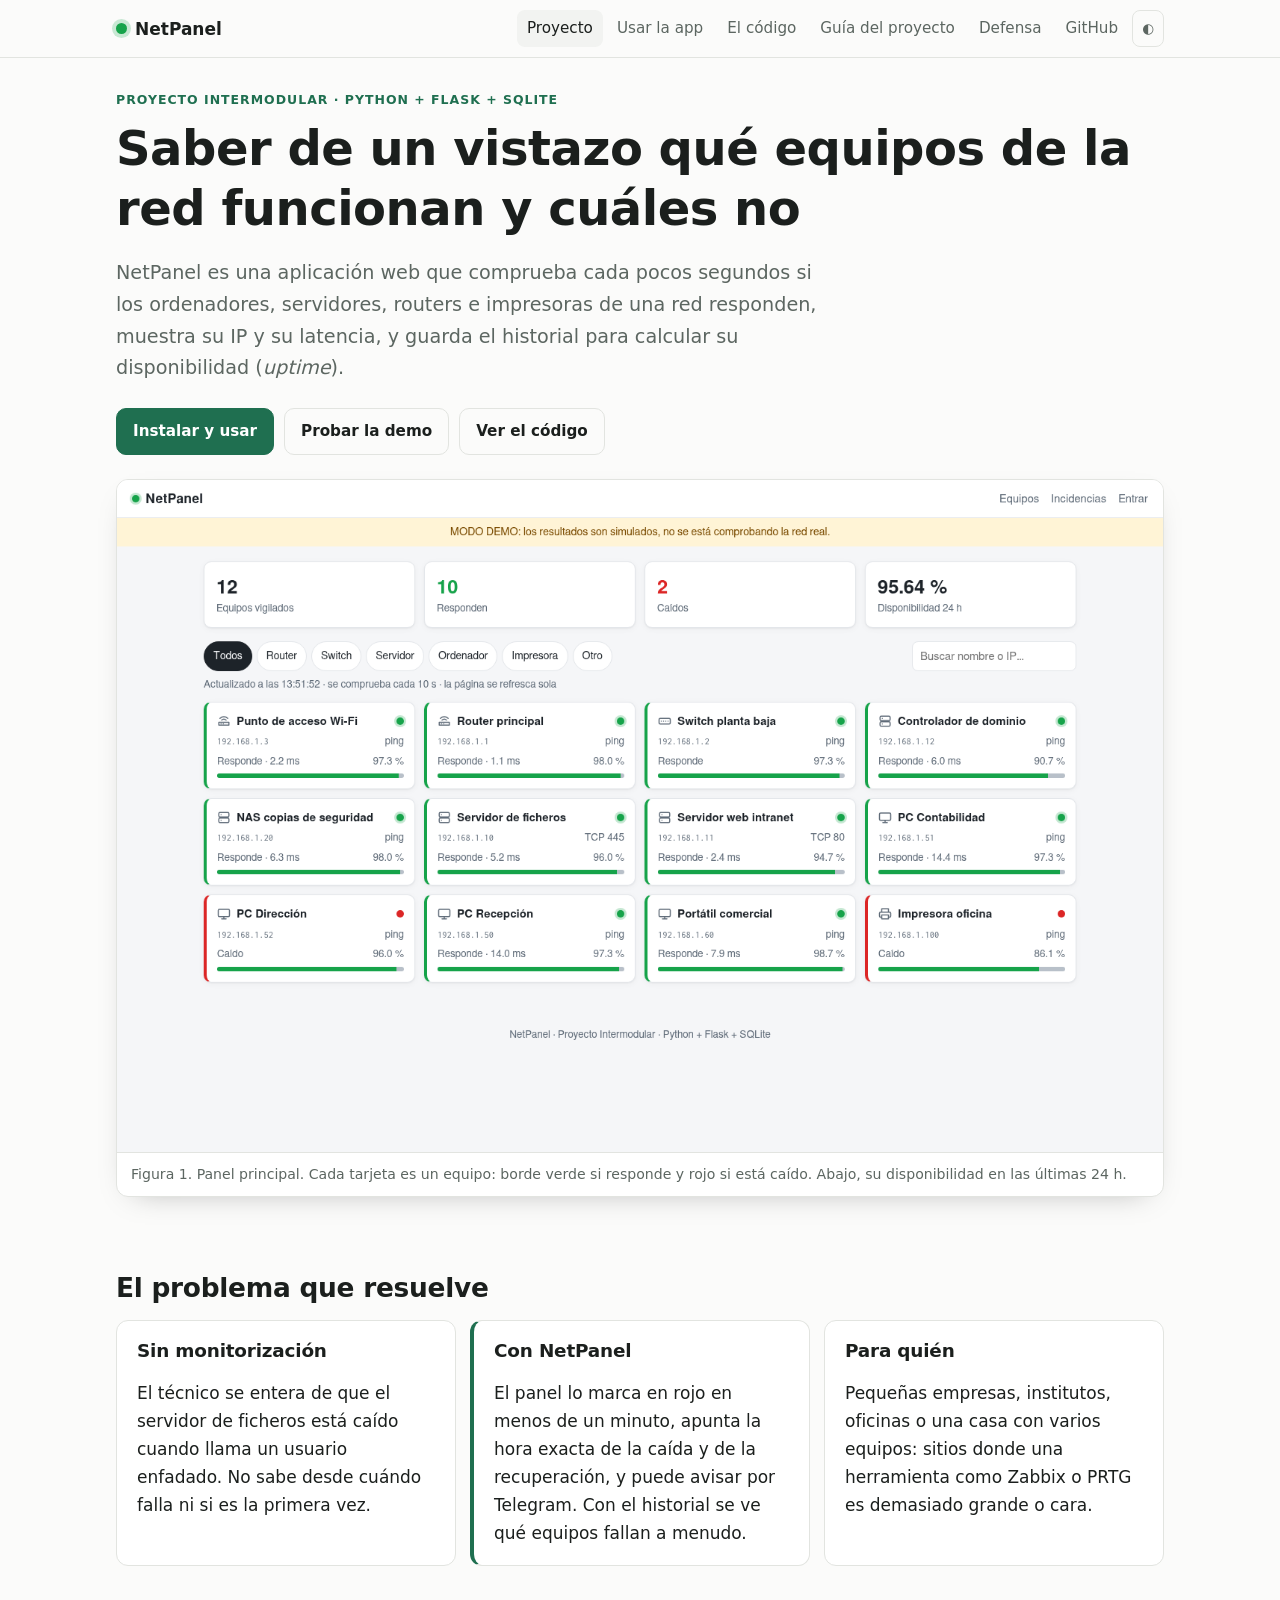
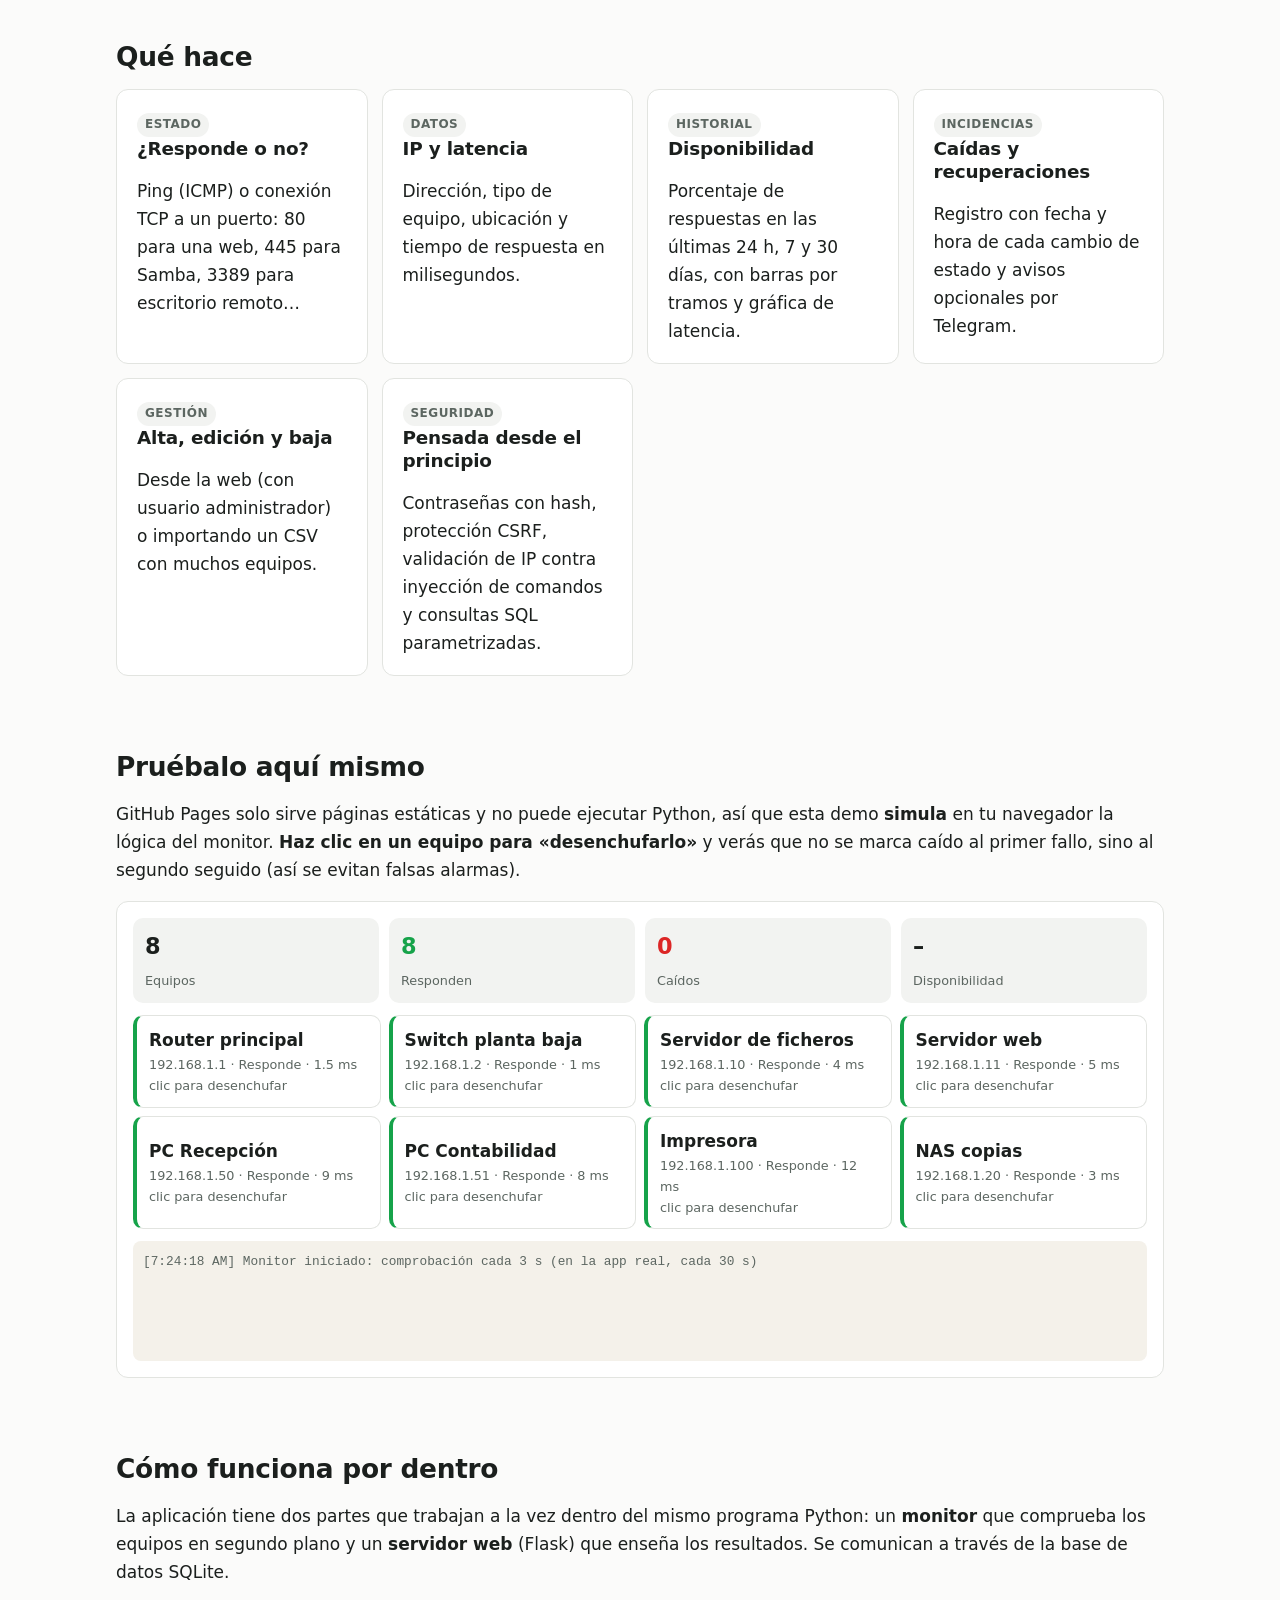
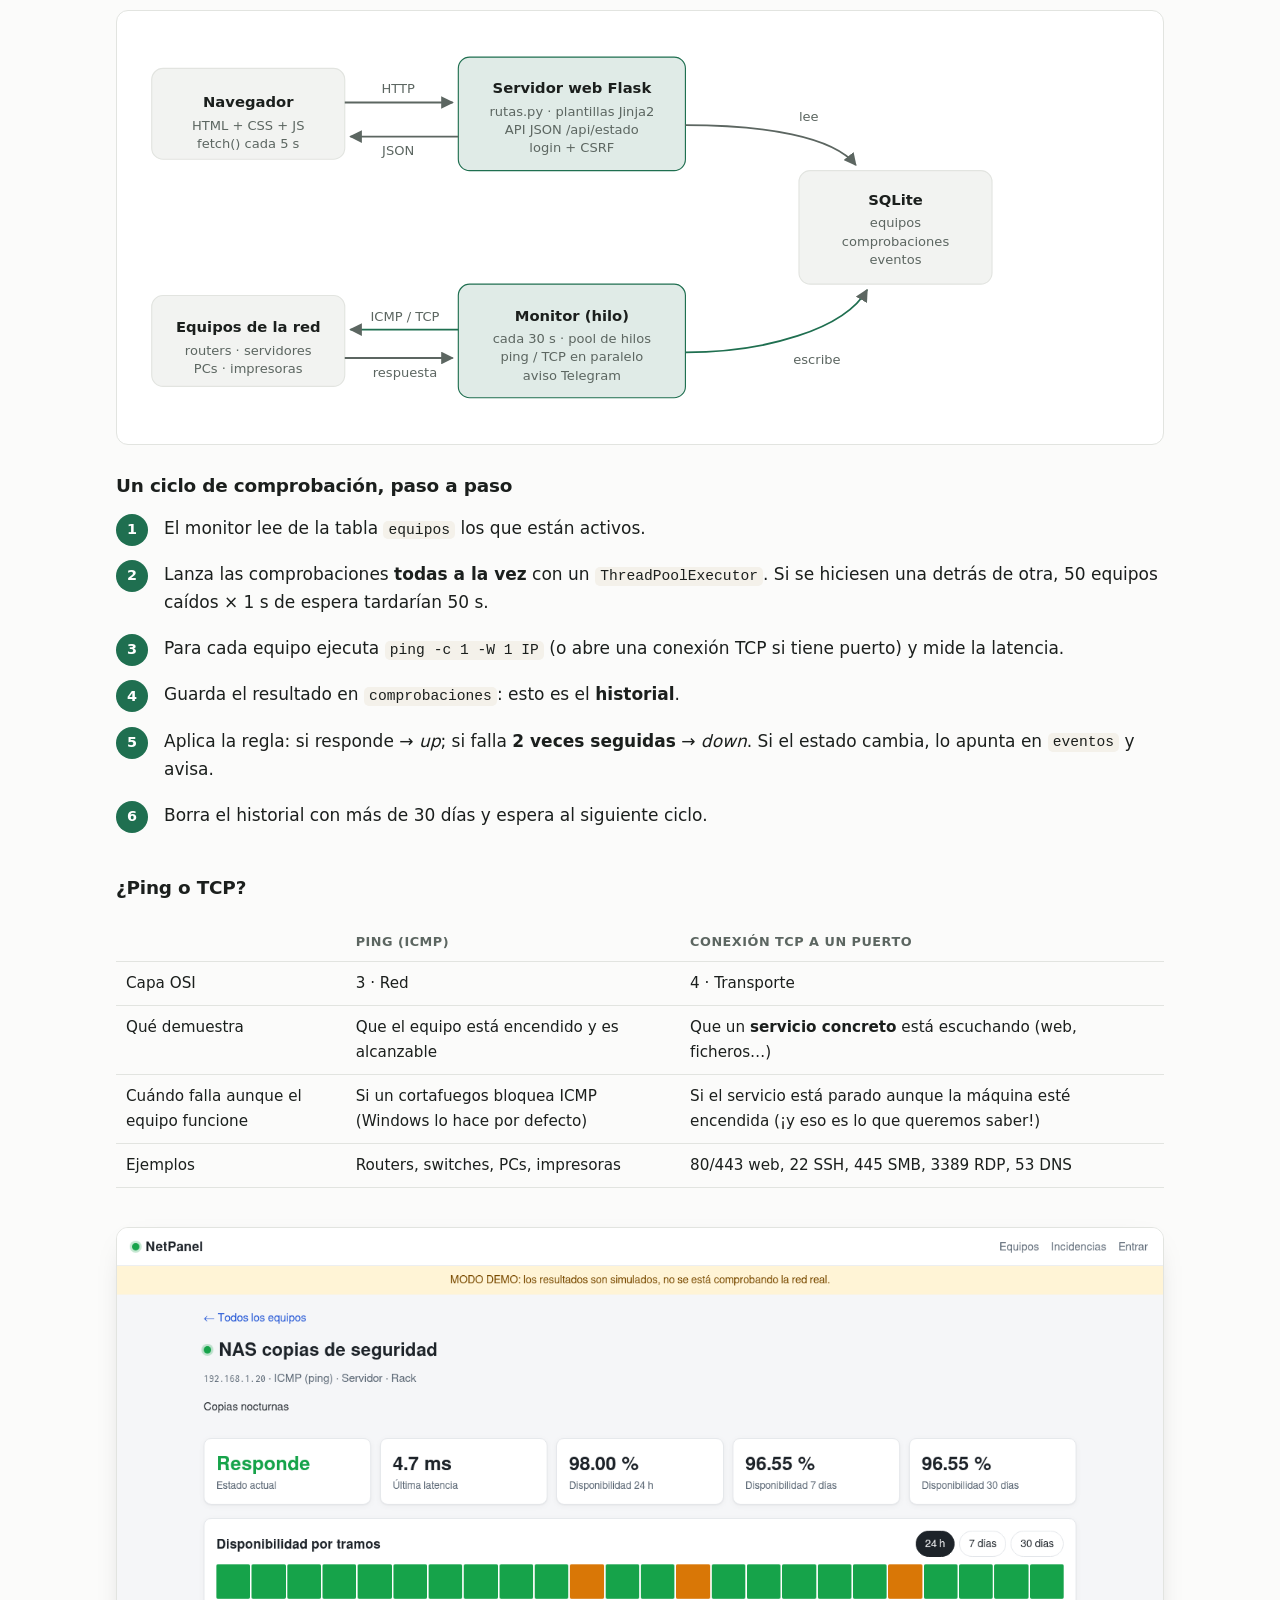
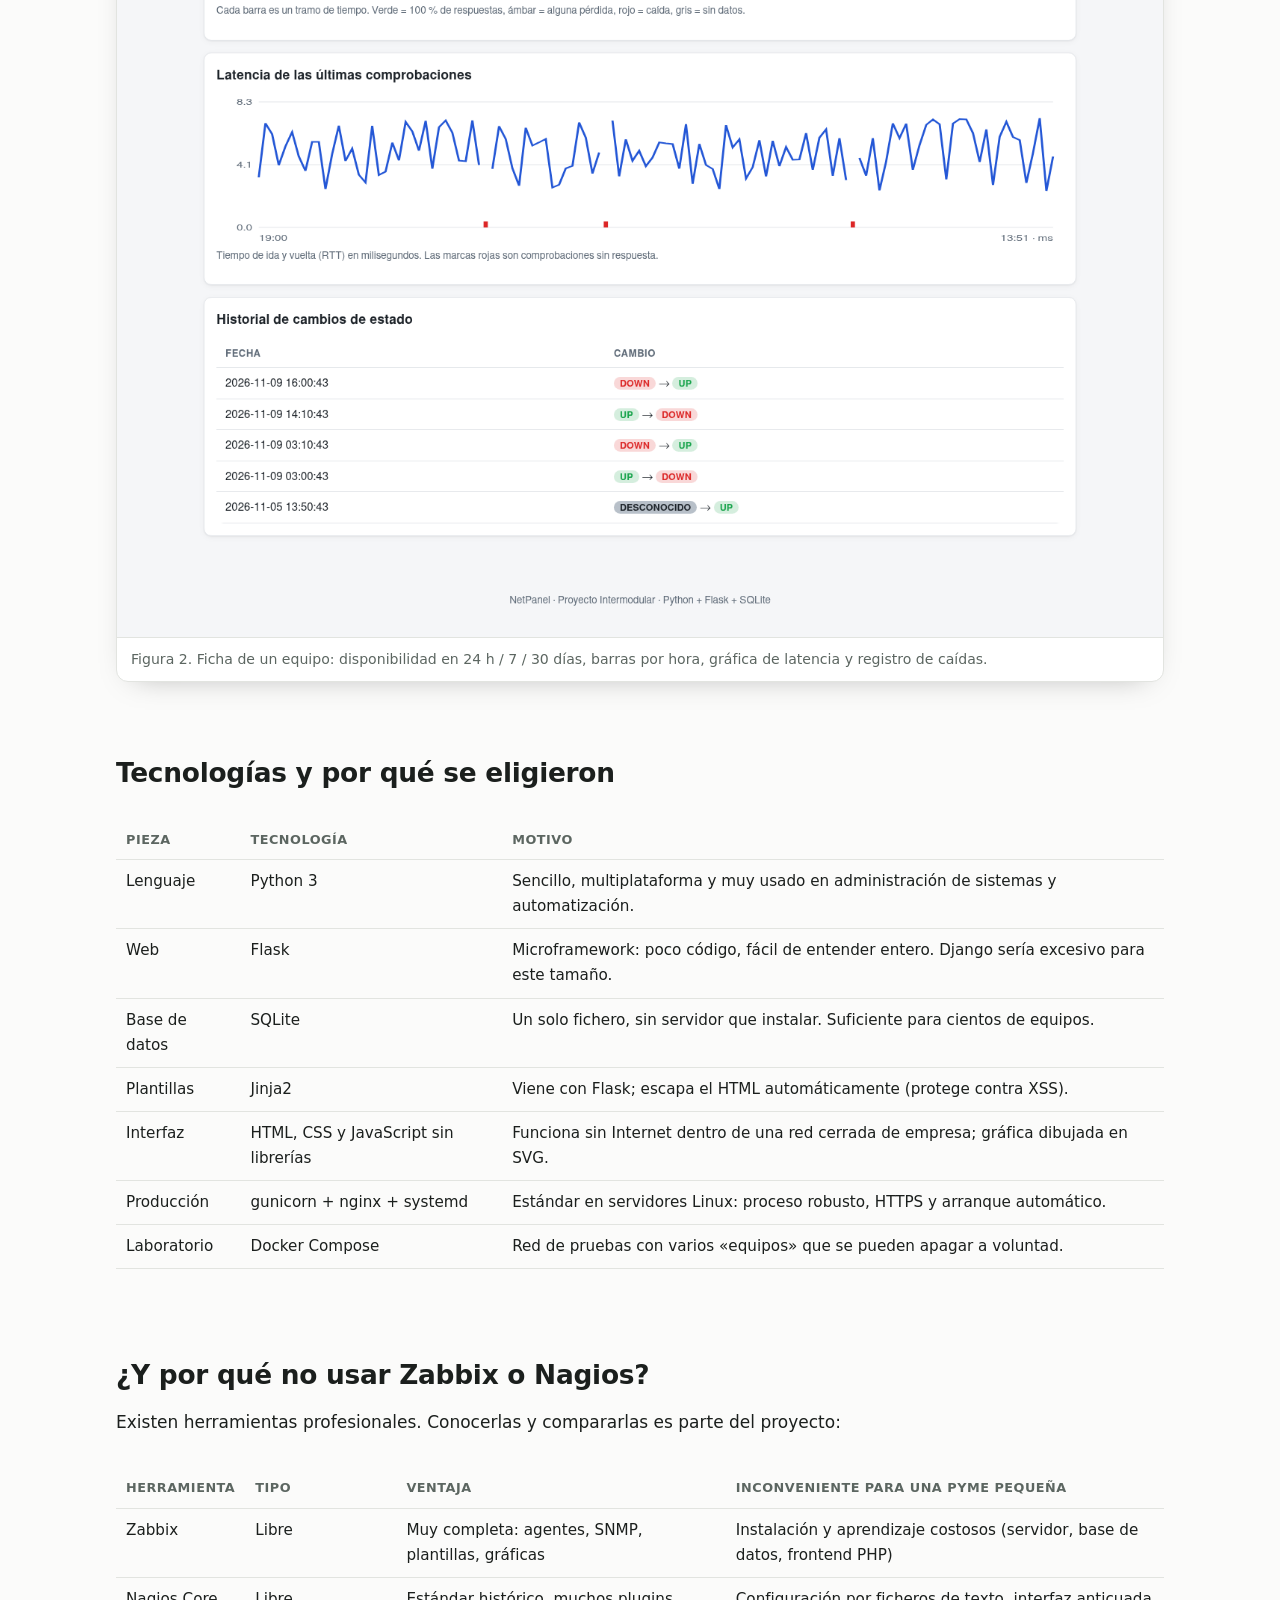
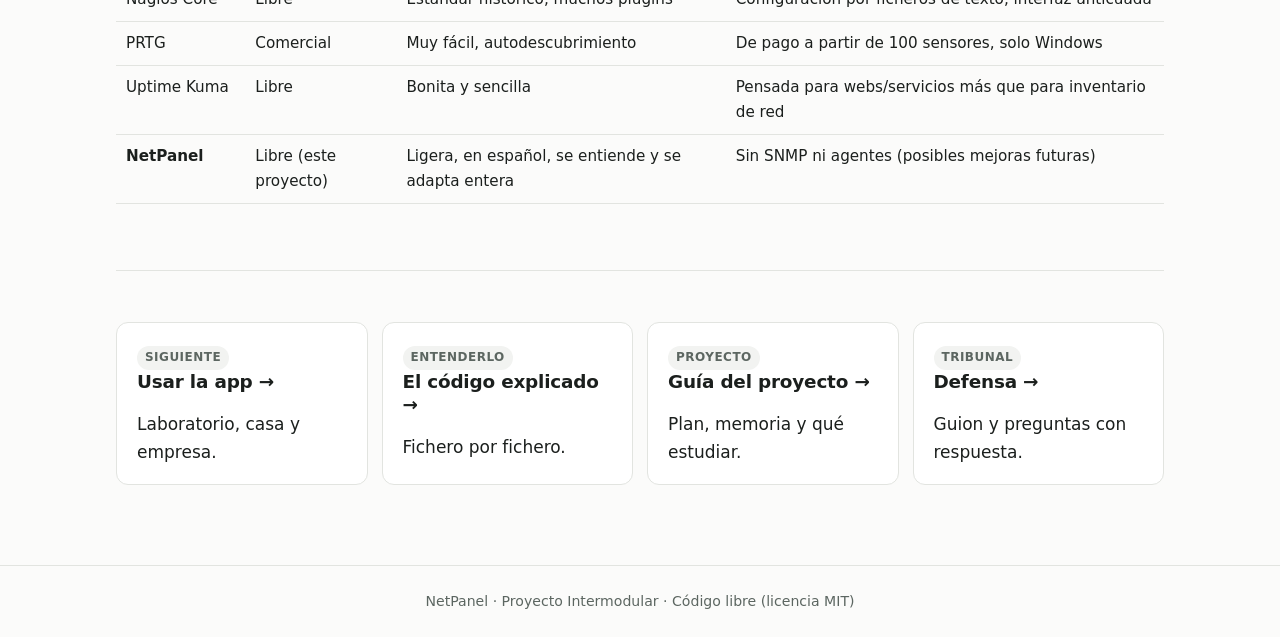
==== docs/index.html @ 681b46f6 "NetPanel: panel web de monitorización de equipos de red Aplicación Flask + SQLite con monitor ICMP/T" ====
<!doctype html>
<html lang="es">
<head>
<meta charset="utf-8">
<meta name="viewport" content="width=device-width, initial-scale=1">
<title>NetPanel · Panel de monitorización</title>
<meta name="description" content="Panel web en Python + Flask que vigila ordenadores, servidores y routers de una red: si responden, su IP y su historial de disponibilidad.">
<link rel="stylesheet" href="assets/site.css">
<link rel="icon" href="data:image/svg+xml,<svg xmlns='http://www.w3.org/2000/svg' viewBox='0 0 16 16'><circle cx='8' cy='8' r='6' fill='%2316a34a'/></svg>">
</head>
<body>
<header class="cab"><div class="cab-dentro">
  <a class="logo" href="index.html"><i></i> NetPanel</a>
  <nav>
    <a class="activa" href="index.html">Proyecto</a>
    <a href="uso.html">Usar la app</a>
    <a href="codigo.html">El código</a>
    <a href="tfg.html">Guía del proyecto</a>
    <a href="defensa.html">Defensa</a>
    <a href="https://github.com/melvinfranco99/panel-monitorizacion-equipos">GitHub</a>
    <button class="tema" aria-label="Cambiar tema">◐</button>
  </nav>
</div></header>

<main class="contenido">
  <p class="eyebrow">Proyecto Intermodular · Python + Flask + SQLite</p>
  <h1>Saber de un vistazo qué equipos de la red funcionan y cuáles no</h1>
  <p class="lead">NetPanel es una aplicación web que comprueba cada pocos segundos si los ordenadores, servidores, routers e impresoras de una red responden, muestra su IP y su latencia, y guarda el historial para calcular su disponibilidad (<em>uptime</em>).</p>
  <div class="botones">
    <a class="btn" href="uso.html">Instalar y usar</a>
    <a class="btn sec" href="#demo-viva">Probar la demo</a>
    <a class="btn sec" href="https://github.com/melvinfranco99/panel-monitorizacion-equipos">Ver el código</a>
  </div>

  <figure class="captura">
    <img src="img/inicio.png" alt="Panel principal: 12 equipos, 10 responden y 2 caídos, con tarjetas por equipo">
    <figcaption>Figura 1. Panel principal. Cada tarjeta es un equipo: borde verde si responde y rojo si está caído. Abajo, su disponibilidad en las últimas 24 h.</figcaption>
  </figure>

  <h2 id="problema">El problema que resuelve</h2>
  <div class="rejilla">
    <div class="caja"><h3>Sin monitorización</h3><p>El técnico se entera de que el servidor de ficheros está caído cuando llama un usuario enfadado. No sabe desde cuándo falla ni si es la primera vez.</p></div>
    <div class="caja destacada"><h3>Con NetPanel</h3><p>El panel lo marca en rojo en menos de un minuto, apunta la hora exacta de la caída y de la recuperación, y puede avisar por Telegram. Con el historial se ve qué equipos fallan a menudo.</p></div>
    <div class="caja"><h3>Para quién</h3><p>Pequeñas empresas, institutos, oficinas o una casa con varios equipos: sitios donde una herramienta como Zabbix o PRTG es demasiado grande o cara.</p></div>
  </div>

  <h2 id="funciones">Qué hace</h2>
  <div class="rejilla">
    <div class="caja"><span class="etq">Estado</span><h3>¿Responde o no?</h3><p>Ping (ICMP) o conexión TCP a un puerto: 80 para una web, 445 para Samba, 3389 para escritorio remoto…</p></div>
    <div class="caja"><span class="etq">Datos</span><h3>IP y latencia</h3><p>Dirección, tipo de equipo, ubicación y tiempo de respuesta en milisegundos.</p></div>
    <div class="caja"><span class="etq">Historial</span><h3>Disponibilidad</h3><p>Porcentaje de respuestas en las últimas 24 h, 7 y 30 días, con barras por tramos y gráfica de latencia.</p></div>
    <div class="caja"><span class="etq">Incidencias</span><h3>Caídas y recuperaciones</h3><p>Registro con fecha y hora de cada cambio de estado y avisos opcionales por Telegram.</p></div>
    <div class="caja"><span class="etq">Gestión</span><h3>Alta, edición y baja</h3><p>Desde la web (con usuario administrador) o importando un CSV con muchos equipos.</p></div>
    <div class="caja"><span class="etq">Seguridad</span><h3>Pensada desde el principio</h3><p>Contraseñas con hash, protección CSRF, validación de IP contra inyección de comandos y consultas SQL parametrizadas.</p></div>
  </div>

  <h2 id="demo-viva">Pruébalo aquí mismo</h2>
  <p>GitHub Pages solo sirve páginas estáticas y no puede ejecutar Python, así que esta demo <strong>simula</strong> en tu navegador la lógica del monitor. <strong>Haz clic en un equipo para «desenchufarlo»</strong> y verás que no se marca caído al primer fallo, sino al segundo seguido (así se evitan falsas alarmas).</p>
  <div class="demo" id="demo">
    <div class="demo-res">
      <div><b id="d-total">–</b><span>Equipos</span></div>
      <div><b id="d-up" style="color:var(--ok)">–</b><span>Responden</span></div>
      <div><b id="d-down" style="color:var(--mal)">–</b><span>Caídos</span></div>
      <div><b id="d-uptime">–</b><span>Disponibilidad</span></div>
    </div>
    <div class="demo-eq" id="demo-eq"></div>
    <div class="demo-log" id="demo-log" aria-live="polite"></div>
  </div>

  <h2 id="arquitectura">Cómo funciona por dentro</h2>
  <p>La aplicación tiene dos partes que trabajan a la vez dentro del mismo programa Python: un <strong>monitor</strong> que comprueba los equipos en segundo plano y un <strong>servidor web</strong> (Flask) que enseña los resultados. Se comunican a través de la base de datos SQLite.</p>
  <div class="diagrama">
    <svg viewBox="0 0 900 360" role="img" aria-label="Arquitectura: navegador, Flask, SQLite, monitor y equipos de la red">
      <defs><marker id="flecha" viewBox="0 0 10 10" refX="9" refY="5" markerWidth="7" markerHeight="7" orient="auto-start-reverse"><path d="M0,0 L10,5 L0,10 z"/></marker></defs>
      <!-- navegador -->
      <rect class="n" x="20" y="40" width="170" height="80" rx="10"/>
      <text x="105" y="74" text-anchor="middle">Navegador</text>
      <text class="t2" x="105" y="94" text-anchor="middle">HTML + CSS + JS</text>
      <text class="t2" x="105" y="110" text-anchor="middle">fetch() cada 5 s</text>
      <!-- flask -->
      <rect class="na" x="290" y="30" width="200" height="100" rx="10"/>
      <text x="390" y="62" text-anchor="middle">Servidor web Flask</text>
      <text class="t2" x="390" y="82" text-anchor="middle">rutas.py · plantillas Jinja2</text>
      <text class="t2" x="390" y="98" text-anchor="middle">API JSON /api/estado</text>
      <text class="t2" x="390" y="114" text-anchor="middle">login + CSRF</text>
      <!-- sqlite -->
      <rect class="n" x="590" y="130" width="170" height="100" rx="10"/>
      <text x="675" y="160" text-anchor="middle">SQLite</text>
      <text class="t2" x="675" y="180" text-anchor="middle">equipos</text>
      <text class="t2" x="675" y="196" text-anchor="middle">comprobaciones</text>
      <text class="t2" x="675" y="212" text-anchor="middle">eventos</text>
      <!-- monitor -->
      <rect class="na" x="290" y="230" width="200" height="100" rx="10"/>
      <text x="390" y="262" text-anchor="middle">Monitor (hilo)</text>
      <text class="t2" x="390" y="282" text-anchor="middle">cada 30 s · pool de hilos</text>
      <text class="t2" x="390" y="298" text-anchor="middle">ping / TCP en paralelo</text>
      <text class="t2" x="390" y="314" text-anchor="middle">aviso Telegram</text>
      <!-- red -->
      <rect class="n" x="20" y="240" width="170" height="80" rx="10"/>
      <text x="105" y="272" text-anchor="middle">Equipos de la red</text>
      <text class="t2" x="105" y="292" text-anchor="middle">routers · servidores</text>
      <text class="t2" x="105" y="308" text-anchor="middle">PCs · impresoras</text>
      <!-- flechas -->
      <path class="f" d="M190,70 H285"/><text class="t2" x="237" y="62" text-anchor="middle">HTTP</text>
      <path class="f" d="M290,100 H195"/><text class="t2" x="237" y="116" text-anchor="middle">JSON</text>
      <path class="f" d="M490,90 C560,90 620,100 640,125"/><text class="t2" x="590" y="86">lee</text>
      <path class="f fa" d="M490,290 C560,290 630,270 650,235"/><text class="t2" x="585" y="300">escribe</text>
      <path class="f fa" d="M290,270 H195"/><text class="t2" x="243" y="262" text-anchor="middle">ICMP / TCP</text>
      <path class="f" d="M190,295 H285"/><text class="t2" x="243" y="312" text-anchor="middle">respuesta</text>
    </svg>
  </div>

  <h3>Un ciclo de comprobación, paso a paso</h3>
  <ol class="pasos">
    <li>El monitor lee de la tabla <code>equipos</code> los que están activos.</li>
    <li>Lanza las comprobaciones <strong>todas a la vez</strong> con un <code>ThreadPoolExecutor</code>. Si se hiciesen una detrás de otra, 50 equipos caídos × 1 s de espera tardarían 50 s.</li>
    <li>Para cada equipo ejecuta <code>ping -c 1 -W 1 IP</code> (o abre una conexión TCP si tiene puerto) y mide la latencia.</li>
    <li>Guarda el resultado en <code>comprobaciones</code>: esto es el <strong>historial</strong>.</li>
    <li>Aplica la regla: si responde → <em>up</em>; si falla <strong>2 veces seguidas</strong> → <em>down</em>. Si el estado cambia, lo apunta en <code>eventos</code> y avisa.</li>
    <li>Borra el historial con más de 30 días y espera al siguiente ciclo.</li>
  </ol>

  <h3>¿Ping o TCP?</h3>
  <div class="tabla-scroll"><table>
    <thead><tr><th></th><th>Ping (ICMP)</th><th>Conexión TCP a un puerto</th></tr></thead>
    <tbody>
      <tr><td>Capa OSI</td><td>3 · Red</td><td>4 · Transporte</td></tr>
      <tr><td>Qué demuestra</td><td>Que el equipo está encendido y es alcanzable</td><td>Que un <strong>servicio concreto</strong> está escuchando (web, ficheros…)</td></tr>
      <tr><td>Cuándo falla aunque el equipo funcione</td><td>Si un cortafuegos bloquea ICMP (Windows lo hace por defecto)</td><td>Si el servicio está parado aunque la máquina esté encendida (¡y eso es lo que queremos saber!)</td></tr>
      <tr><td>Ejemplos</td><td>Routers, switches, PCs, impresoras</td><td>80/443 web, 22 SSH, 445 SMB, 3389 RDP, 53 DNS</td></tr>
    </tbody>
  </table></div>

  <figure class="captura">
    <img src="img/detalle.png" alt="Detalle de un equipo con disponibilidad por tramos, gráfica de latencia y cambios de estado">
    <figcaption>Figura 2. Ficha de un equipo: disponibilidad en 24 h / 7 / 30 días, barras por hora, gráfica de latencia y registro de caídas.</figcaption>
  </figure>

  <h2 id="tecnologias">Tecnologías y por qué se eligieron</h2>
  <div class="tabla-scroll"><table>
    <thead><tr><th>Pieza</th><th>Tecnología</th><th>Motivo</th></tr></thead>
    <tbody>
      <tr><td>Lenguaje</td><td>Python 3</td><td>Sencillo, multiplataforma y muy usado en administración de sistemas y automatización.</td></tr>
      <tr><td>Web</td><td>Flask</td><td>Microframework: poco código, fácil de entender entero. Django sería excesivo para este tamaño.</td></tr>
      <tr><td>Base de datos</td><td>SQLite</td><td>Un solo fichero, sin servidor que instalar. Suficiente para cientos de equipos.</td></tr>
      <tr><td>Plantillas</td><td>Jinja2</td><td>Viene con Flask; escapa el HTML automáticamente (protege contra XSS).</td></tr>
      <tr><td>Interfaz</td><td>HTML, CSS y JavaScript sin librerías</td><td>Funciona sin Internet dentro de una red cerrada de empresa; gráfica dibujada en SVG.</td></tr>
      <tr><td>Producción</td><td>gunicorn + nginx + systemd</td><td>Estándar en servidores Linux: proceso robusto, HTTPS y arranque automático.</td></tr>
      <tr><td>Laboratorio</td><td>Docker Compose</td><td>Red de pruebas con varios «equipos» que se pueden apagar a voluntad.</td></tr>
    </tbody>
  </table></div>

  <h2 id="comparativa">¿Y por qué no usar Zabbix o Nagios?</h2>
  <p>Existen herramientas profesionales. Conocerlas y compararlas es parte del proyecto:</p>
  <div class="tabla-scroll"><table>
    <thead><tr><th>Herramienta</th><th>Tipo</th><th>Ventaja</th><th>Inconveniente para una pyme pequeña</th></tr></thead>
    <tbody>
      <tr><td>Zabbix</td><td>Libre</td><td>Muy completa: agentes, SNMP, plantillas, gráficas</td><td>Instalación y aprendizaje costosos (servidor, base de datos, frontend PHP)</td></tr>
      <tr><td>Nagios Core</td><td>Libre</td><td>Estándar histórico, muchos plugins</td><td>Configuración por ficheros de texto, interfaz anticuada</td></tr>
      <tr><td>PRTG</td><td>Comercial</td><td>Muy fácil, autodescubrimiento</td><td>De pago a partir de 100 sensores, solo Windows</td></tr>
      <tr><td>Uptime Kuma</td><td>Libre</td><td>Bonita y sencilla</td><td>Pensada para webs/servicios más que para inventario de red</td></tr>
      <tr><td><strong>NetPanel</strong></td><td>Libre (este proyecto)</td><td>Ligera, en español, se entiende y se adapta entera</td><td>Sin SNMP ni agentes (posibles mejoras futuras)</td></tr>
    </tbody>
  </table></div>

  <hr>
  <div class="rejilla">
    <a class="caja" href="uso.html" style="text-decoration:none;color:inherit"><span class="etq">Siguiente</span><h3>Usar la app →</h3><p>Laboratorio, casa y empresa.</p></a>
    <a class="caja" href="codigo.html" style="text-decoration:none;color:inherit"><span class="etq">Entenderlo</span><h3>El código explicado →</h3><p>Fichero por fichero.</p></a>
    <a class="caja" href="tfg.html" style="text-decoration:none;color:inherit"><span class="etq">Proyecto</span><h3>Guía del proyecto →</h3><p>Plan, memoria y qué estudiar.</p></a>
    <a class="caja" href="defensa.html" style="text-decoration:none;color:inherit"><span class="etq">Tribunal</span><h3>Defensa →</h3><p>Guion y preguntas con respuesta.</p></a>
  </div>
</main>
<footer class="pie">NetPanel · Proyecto Intermodular · Código libre (licencia MIT)</footer>
<script src="assets/site.js"></script>
</body>
</html>
---- docs/assets/site.css ----
:root {
  --fondo: #fbfbfa; --superficie: #ffffff; --superficie-2: #f2f3f1; --borde: #e2e4e0;
  --texto: #1b1f1d; --suave: #5c6661; --acento: #1f6f50; --acento-2: #2457d6;
  --ok: #16a34a; --mal: #dc2626; --medio: #d97706; --codigo: #f4f1ea;
  --radio: 12px; --ancho: 1080px;
}
@media (prefers-color-scheme: dark) {
  :root:not([data-theme="light"]) {
    --fondo: #0f1311; --superficie: #161b18; --superficie-2: #1c231f; --borde: #2a332e;
    --texto: #e6ebe8; --suave: #9aa8a0; --acento: #4cc493; --acento-2: #7c9dff; --codigo: #1d2420;
  }
}
:root[data-theme="dark"] {
  --fondo: #0f1311; --superficie: #161b18; --superficie-2: #1c231f; --borde: #2a332e;
  --texto: #e6ebe8; --suave: #9aa8a0; --acento: #4cc493; --acento-2: #7c9dff; --codigo: #1d2420;
}
* { box-sizing: border-box; }
html { scroll-behavior: smooth; }
body { margin: 0; background: var(--fondo); color: var(--texto);
       font: 17px/1.65 "Inter", system-ui, -apple-system, "Segoe UI", Roboto, sans-serif; }
a { color: var(--acento); }
img { max-width: 100%; }
code, pre { font-family: "JetBrains Mono", ui-monospace, Consolas, monospace; font-size: .86em; }
:not(pre) > code { background: var(--codigo); padding: .1em .35em; border-radius: 5px; }
pre { background: var(--codigo); padding: 14px 16px; border-radius: 10px; overflow-x: auto; line-height: 1.5;
      border: 1px solid var(--borde); }
h1, h2, h3 { line-height: 1.25; letter-spacing: -.01em; }
h1 { font-size: clamp(2rem, 5vw, 3rem); margin: 0 0 .4em; }
h2 { font-size: 1.65rem; margin: 2.4em 0 .6em; padding-top: .4em; }
h3 { font-size: 1.15rem; margin: 1.6em 0 .4em; }
hr { border: 0; border-top: 1px solid var(--borde); margin: 3em 0; }

/* ---------- cabecera ---------- */
.cab { position: sticky; top: 0; z-index: 10; background: color-mix(in srgb, var(--fondo) 88%, transparent);
       backdrop-filter: blur(8px); border-bottom: 1px solid var(--borde); }
.cab-dentro { max-width: var(--ancho); margin: 0 auto; padding: 10px 16px; display: flex; align-items: center;
              justify-content: space-between; gap: 12px; flex-wrap: wrap; }
.logo { font-weight: 800; color: var(--texto); text-decoration: none; display: flex; align-items: center; gap: 8px; }
.logo i { width: 11px; height: 11px; border-radius: 50%; background: var(--ok); display: inline-block;
          box-shadow: 0 0 0 4px color-mix(in srgb, var(--ok) 22%, transparent); }
.cab nav { display: flex; gap: 4px; flex-wrap: wrap; }
.cab nav a { color: var(--suave); text-decoration: none; padding: 6px 10px; border-radius: 8px; font-size: .95rem; font-weight: 500; }
.cab nav a:hover, .cab nav a.activa { color: var(--texto); background: var(--superficie-2); }

/* ---------- contenido ---------- */
.contenido { max-width: var(--ancho); margin: 0 auto; padding: 32px 16px 80px; }
.estrecho { max-width: 780px; }
.lead { font-size: 1.2rem; color: var(--suave); max-width: 720px; }
.eyebrow { text-transform: uppercase; letter-spacing: .08em; font-size: .78rem; font-weight: 700; color: var(--acento); margin: 0 0 .6em; }
.botones { display: flex; gap: 10px; flex-wrap: wrap; margin: 1.4em 0; }
.btn { display: inline-flex; align-items: center; gap: 6px; padding: 10px 16px; border-radius: 10px; font-weight: 600;
       text-decoration: none; background: var(--acento); color: #fff; border: 1px solid var(--acento); font-size: .95rem; }
.btn.sec { background: transparent; color: var(--texto); border-color: var(--borde); }

.rejilla { display: grid; gap: 14px; grid-template-columns: repeat(auto-fit, minmax(240px, 1fr)); }
.caja { background: var(--superficie); border: 1px solid var(--borde); border-radius: var(--radio); padding: 18px 20px; }
.caja h3 { margin-top: 0; }
.caja p:last-child { margin-bottom: 0; }
.caja.destacada { border-left: 4px solid var(--acento); }
.caja.aviso { border-left: 4px solid var(--medio); }
.caja.peligro { border-left: 4px solid var(--mal); }
.etq { display: inline-block; font-size: .75rem; font-weight: 700; padding: 2px 8px; border-radius: 999px;
       background: var(--superficie-2); color: var(--suave); text-transform: uppercase; letter-spacing: .04em; }

.captura { border: 1px solid var(--borde); border-radius: var(--radio); overflow: hidden; background: var(--superficie);
           margin: 1.4em 0; box-shadow: 0 10px 30px -18px rgba(0,0,0,.35); }
.captura img { display: block; width: 100%; }
.captura figcaption { font-size: .88rem; color: var(--suave); padding: 10px 14px; border-top: 1px solid var(--borde); }

table { width: 100%; border-collapse: collapse; margin: 1em 0; font-size: .95rem; }
th, td { text-align: left; padding: 9px 10px; border-bottom: 1px solid var(--borde); vertical-align: top; }
th { font-size: .8rem; text-transform: uppercase; letter-spacing: .04em; color: var(--suave); }
.tabla-scroll { overflow-x: auto; }

/* pasos numerados */
.pasos { counter-reset: paso; list-style: none; padding: 0; }
.pasos > li { counter-increment: paso; position: relative; padding: 0 0 18px 48px; }
.pasos > li::before { content: counter(paso); position: absolute; left: 0; top: 0; width: 32px; height: 32px; border-radius: 50%;
                      background: var(--acento); color: #fff; display: grid; place-items: center; font-weight: 700; font-size: .9rem; }

/* preguntas desplegables */
details { background: var(--superficie); border: 1px solid var(--borde); border-radius: 10px; margin: 8px 0; }
summary { cursor: pointer; padding: 12px 16px; font-weight: 600; list-style: none; display: flex; justify-content: space-between; gap: 10px; }
summary::-webkit-details-marker { display: none; }
summary::after { content: "+"; color: var(--suave); font-weight: 400; }
details[open] summary::after { content: "–"; }
details > div { padding: 0 16px 14px; }
details > div p:first-child { margin-top: 0; }

/* pestañas */
.pestanas { display: flex; gap: 6px; flex-wrap: wrap; border-bottom: 1px solid var(--borde); margin: 1.4em 0 1em; }
.pestanas button { font: inherit; font-weight: 600; font-size: .95rem; background: none; border: 0; color: var(--suave);
                   padding: 10px 14px; cursor: pointer; border-bottom: 2px solid transparent; margin-bottom: -1px; }
.pestanas button[aria-selected="true"] { color: var(--texto); border-bottom-color: var(--acento); }
.panel-pestana[hidden] { display: none; }

/* índice lateral */
.con-indice { display: grid; grid-template-columns: 220px minmax(0, 1fr); gap: 40px; }
.indice { position: sticky; top: 70px; align-self: start; font-size: .9rem; max-height: calc(100vh - 90px); overflow-y: auto; }
.indice a { display: block; color: var(--suave); text-decoration: none; padding: 4px 0 4px 10px; border-left: 2px solid var(--borde); }
.indice a:hover { color: var(--texto); border-left-color: var(--acento); }
.con-indice > * { min-width: 0; }
@media (max-width: 860px) { .con-indice { grid-template-columns: minmax(0, 1fr); } .indice { position: static; max-height: none; } }

/* diagrama */
.diagrama { background: var(--superficie); border: 1px solid var(--borde); border-radius: var(--radio); padding: 12px; margin: 1.4em 0; }
.diagrama svg { width: 100%; height: auto; display: block; }
.diagrama .n { fill: var(--superficie-2); stroke: var(--borde); }
.diagrama .na { fill: color-mix(in srgb, var(--acento) 14%, var(--superficie)); stroke: var(--acento); }
.diagrama text { fill: var(--texto); font: 600 13px system-ui, sans-serif; }
.diagrama .t2 { fill: var(--suave); font-weight: 400; font-size: 11.5px; }
.diagrama .f { stroke: var(--suave); stroke-width: 1.6; fill: none; marker-end: url(#flecha); }
.diagrama .fa { stroke: var(--acento); }
.diagrama #flecha path { fill: var(--suave); }

/* demo interactiva */
.demo { background: var(--superficie); border: 1px solid var(--borde); border-radius: var(--radio); padding: 16px; }
.demo-res { display: grid; grid-template-columns: repeat(4, 1fr); gap: 10px; margin-bottom: 12px; }
.demo-res div { background: var(--superficie-2); border-radius: 10px; padding: 10px 12px; }
.demo-res b { display: block; font-size: 1.4rem; font-variant-numeric: tabular-nums; }
.demo-res span { font-size: .8rem; color: var(--suave); }
.demo-eq { display: grid; grid-template-columns: repeat(auto-fill, minmax(200px, 1fr)); gap: 8px; }
.demo-eq button { text-align: left; font: inherit; color: var(--texto); background: var(--superficie); cursor: pointer;
                  border: 1px solid var(--borde); border-left: 4px solid var(--ok); border-radius: 10px; padding: 10px 12px; }
.demo-eq button.down { border-left-color: var(--mal); background: color-mix(in srgb, var(--mal) 6%, var(--superficie)); }
.demo-eq button.warn { border-left-color: var(--medio); }
.demo-eq small { display: block; color: var(--suave); font-size: .8rem; }
.demo-log { margin-top: 12px; font-family: ui-monospace, monospace; font-size: .8rem; background: var(--codigo); border-radius: 8px;
            padding: 10px; height: 120px; overflow-y: auto; color: var(--suave); }
@media (max-width: 600px) { .demo-res { grid-template-columns: repeat(2, 1fr); } }

.cronograma { display: grid; gap: 8px; }
.cronograma .fila { display: grid; grid-template-columns: 150px 1fr; gap: 12px; align-items: start; padding: 10px 0; border-bottom: 1px solid var(--borde); }
.cronograma .fecha { font-weight: 700; color: var(--acento); font-size: .92rem; }
@media (max-width: 600px) { .cronograma .fila { grid-template-columns: 1fr; gap: 2px; } }

.check-lista { list-style: none; padding: 0; }
.check-lista li { padding: 6px 0 6px 30px; position: relative; }
.check-lista input { position: absolute; left: 0; top: 10px; width: 18px; height: 18px; accent-color: var(--acento); }

.pie { border-top: 1px solid var(--borde); color: var(--suave); font-size: .88rem; text-align: center; padding: 24px 16px; }
.tema { background: none; border: 1px solid var(--borde); border-radius: 8px; color: var(--suave); cursor: pointer; padding: 5px 9px; font: inherit; font-size: .85rem; }
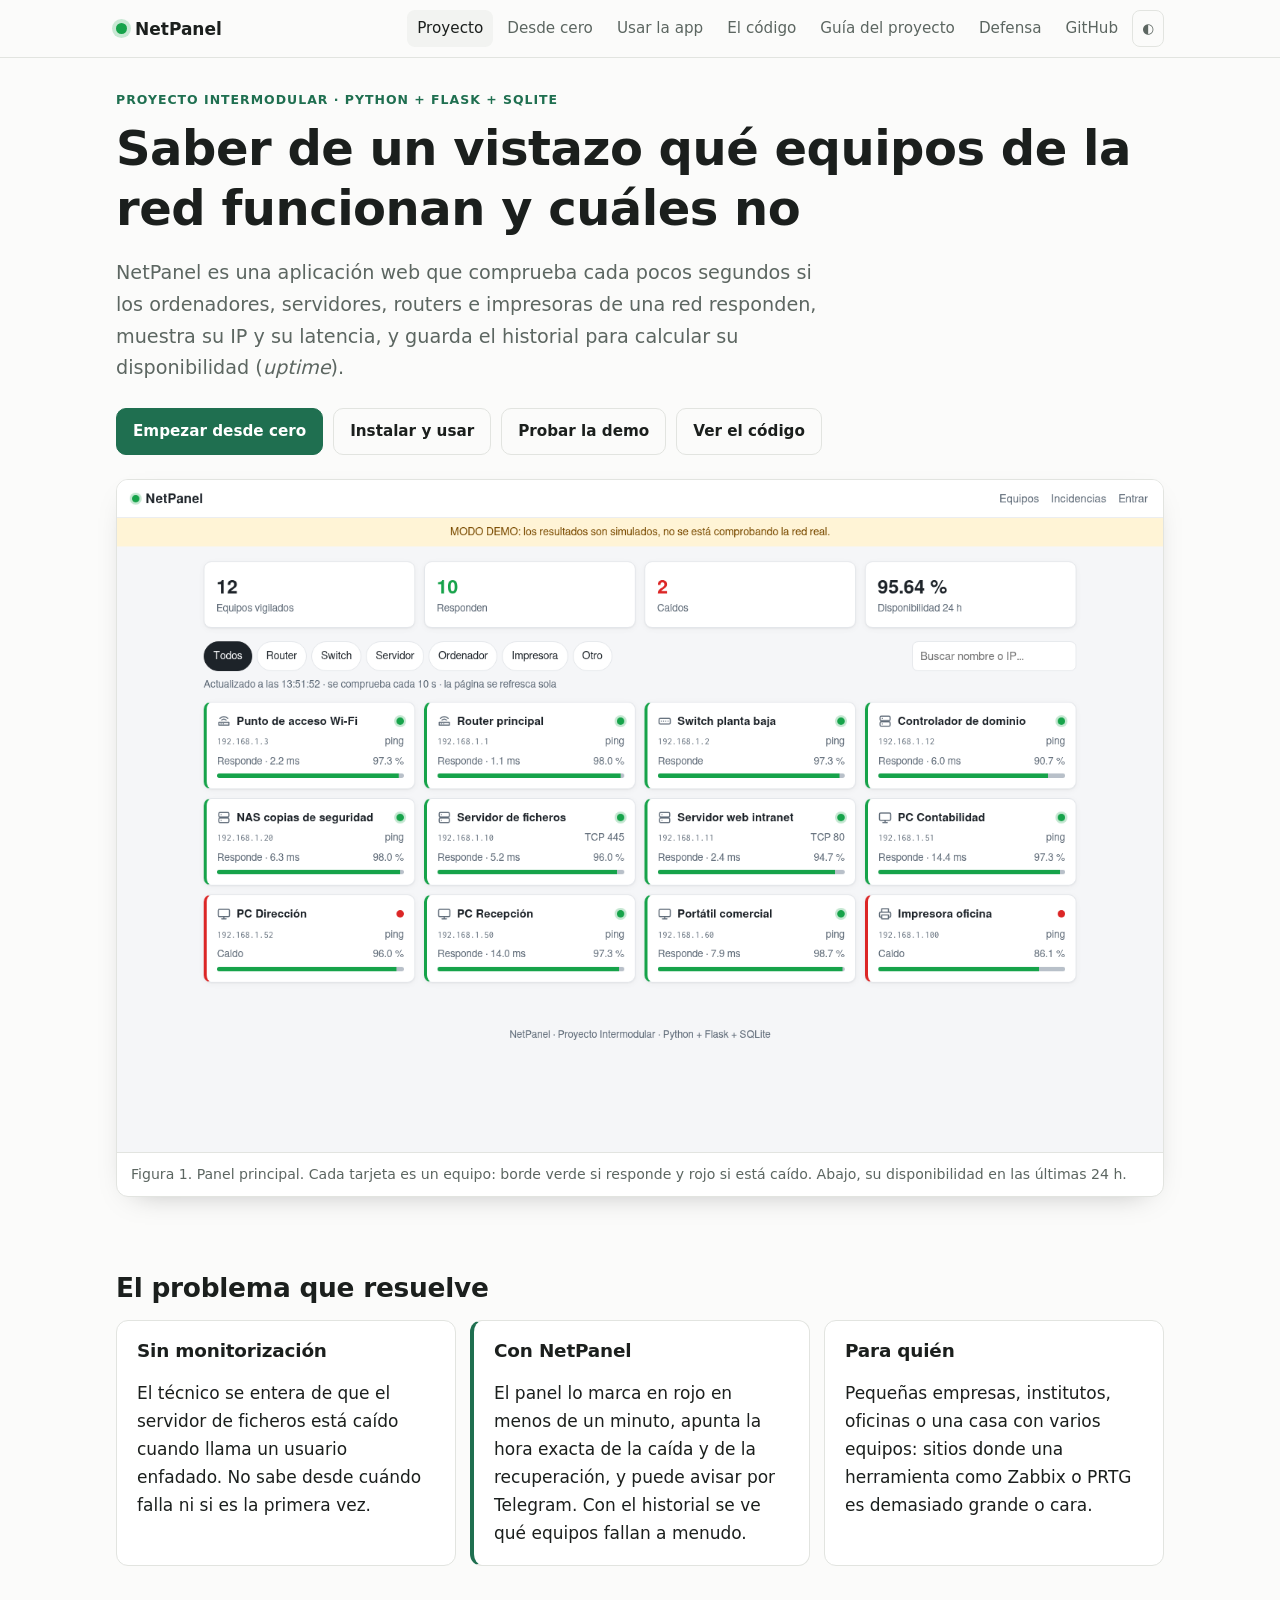
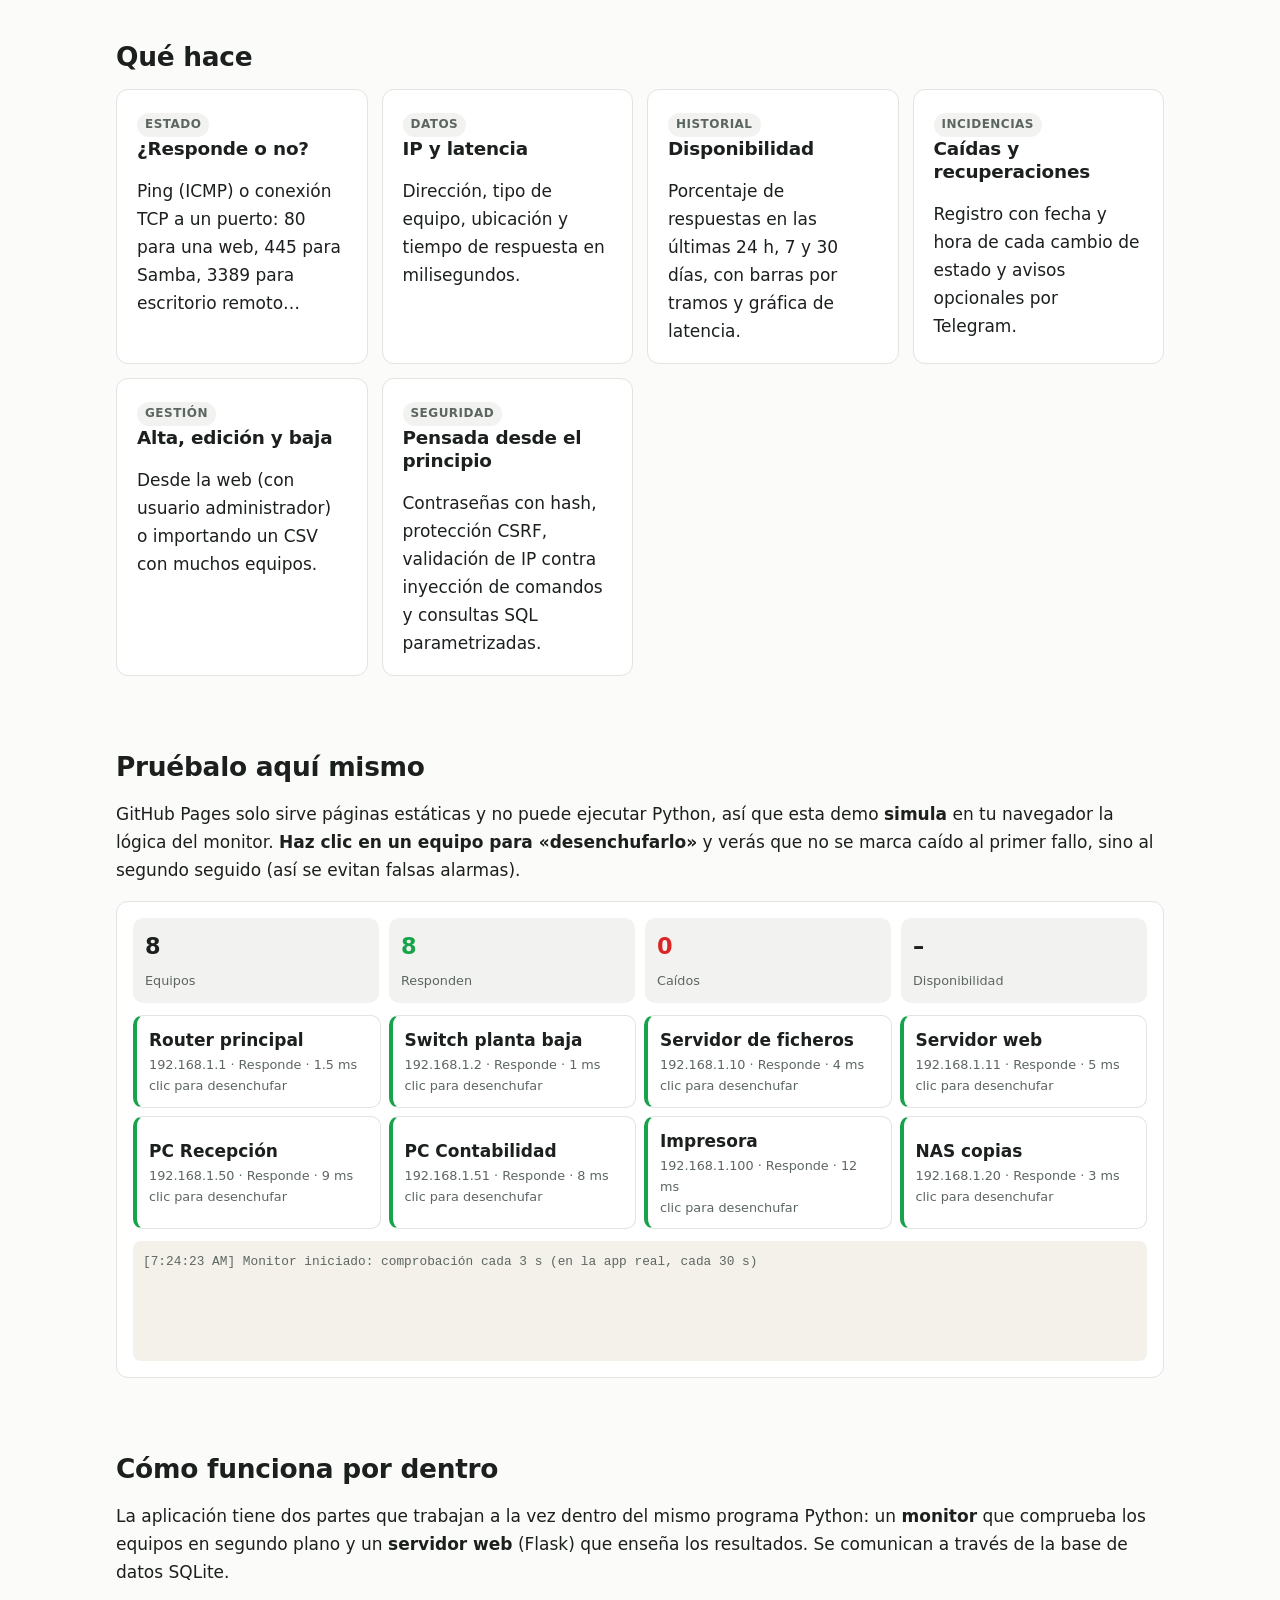
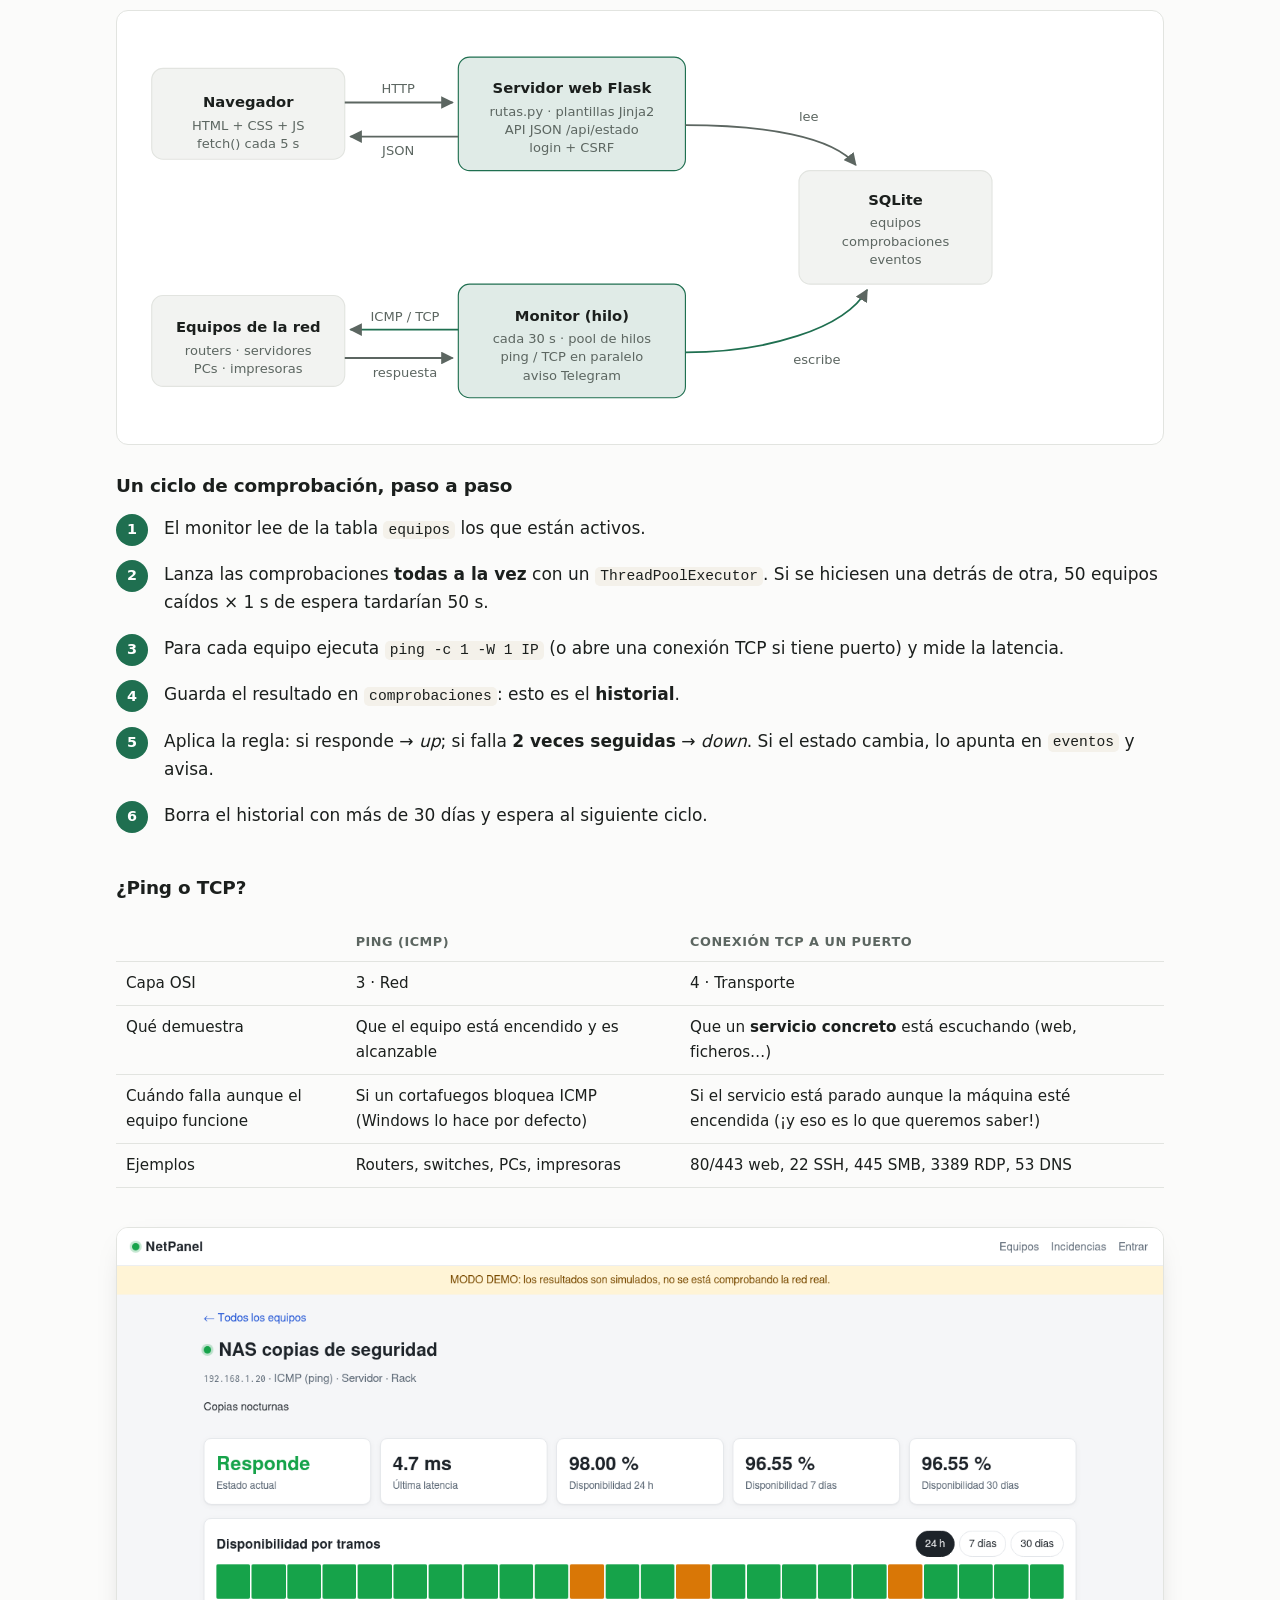
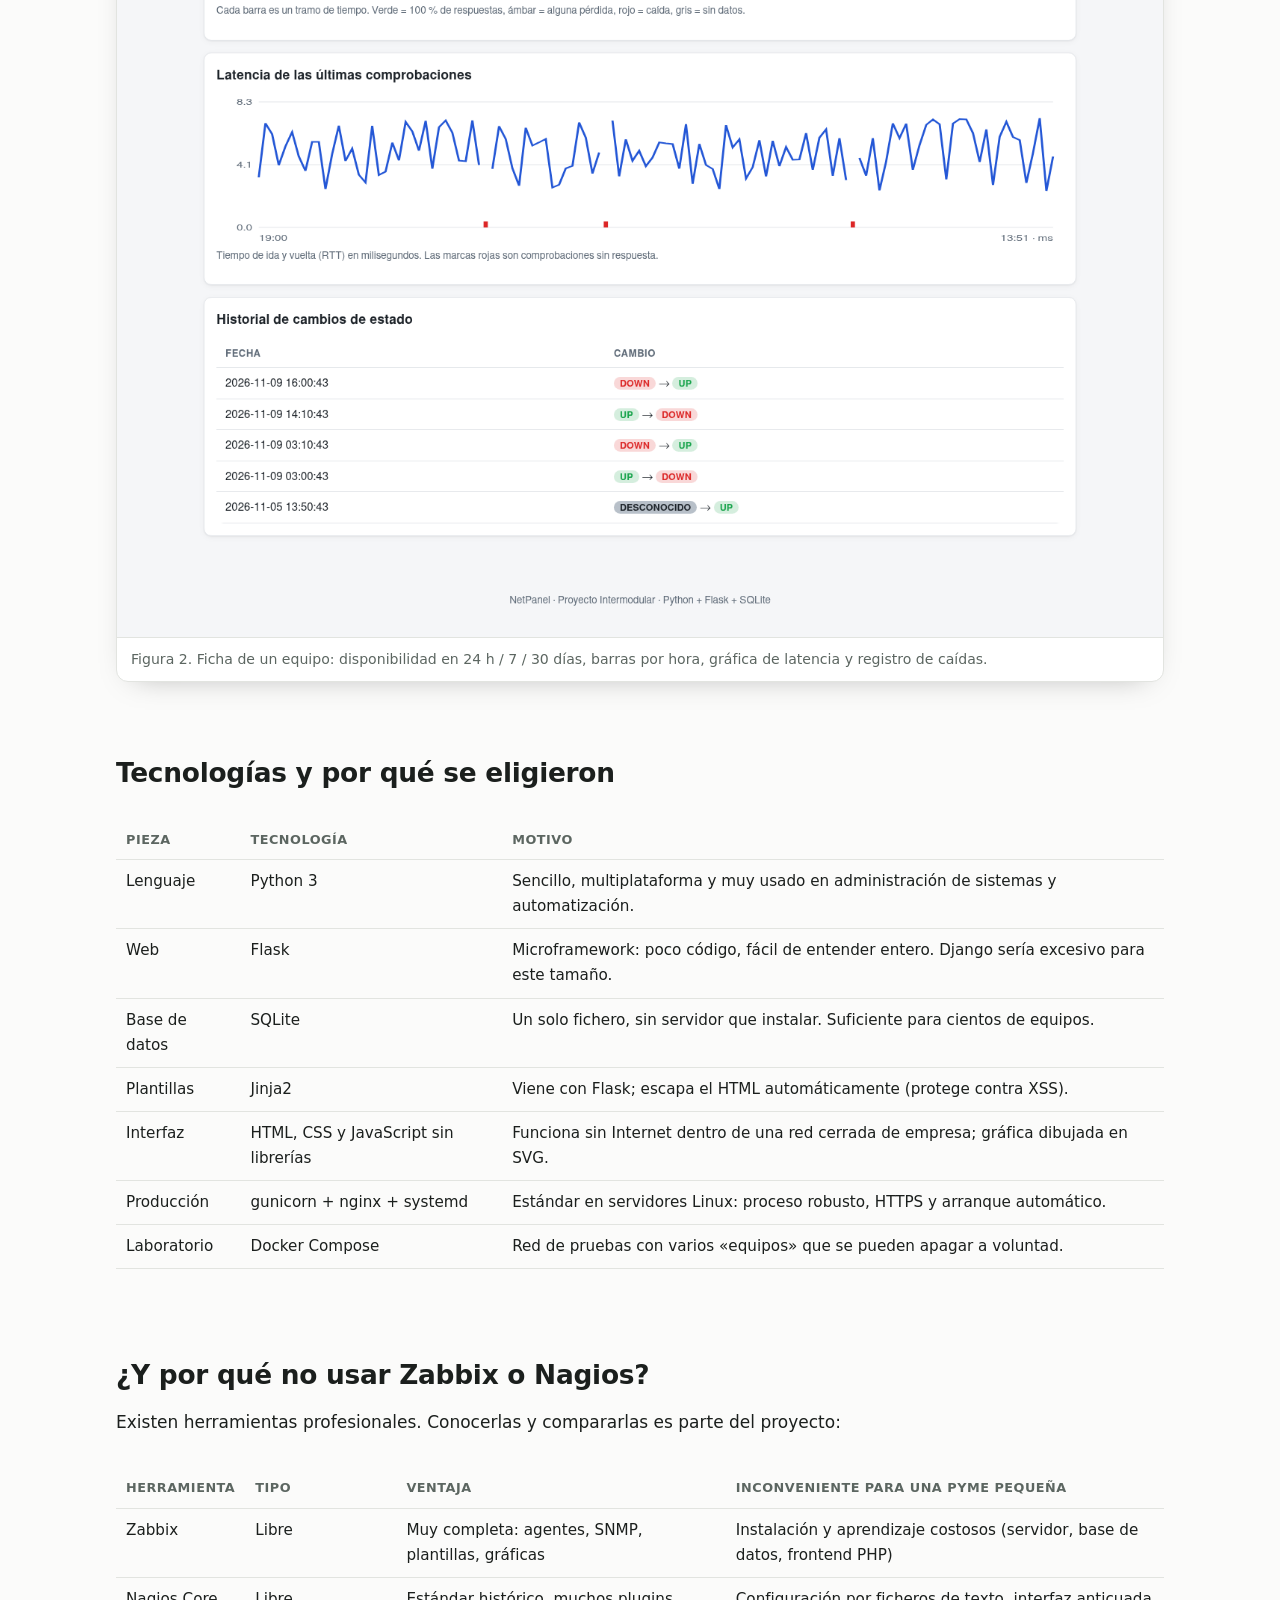
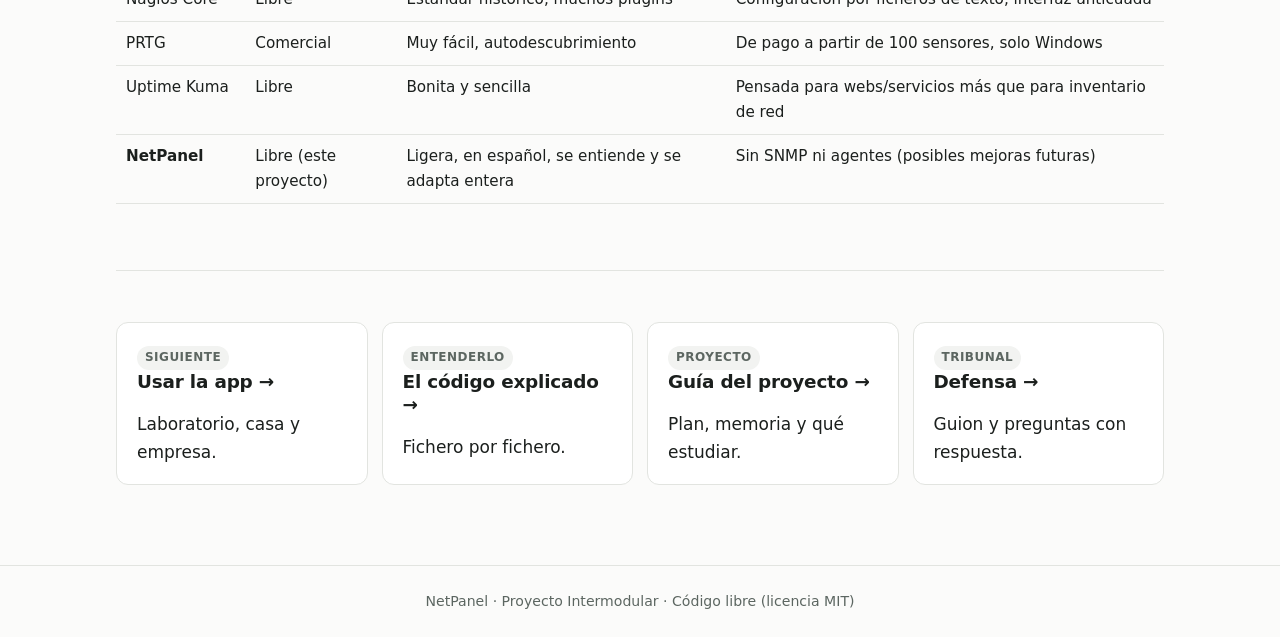
==== commit 14f0b46b: "Web: ruta completa desde cero y plantilla de la memoria Co-Authored-By: Claude Opus 5.5 <noreply@ant" ====
--- a/docs/index.html
+++ b/docs/index.html
@@ -13,6 +13,7 @@
   <a class="logo" href="index.html"><i></i> NetPanel</a>
   <nav>
     <a class="activa" href="index.html">Proyecto</a>
+    <a href="desde-cero.html">Desde cero</a>
     <a href="uso.html">Usar la app</a>
     <a href="codigo.html">El código</a>
     <a href="tfg.html">Guía del proyecto</a>
@@ -27,7 +28,8 @@
   <h1>Saber de un vistazo qué equipos de la red funcionan y cuáles no</h1>
   <p class="lead">NetPanel es una aplicación web que comprueba cada pocos segundos si los ordenadores, servidores, routers e impresoras de una red responden, muestra su IP y su latencia, y guarda el historial para calcular su disponibilidad (<em>uptime</em>).</p>
   <div class="botones">
-    <a class="btn" href="uso.html">Instalar y usar</a>
+    <a class="btn" href="desde-cero.html">Empezar desde cero</a>
+    <a class="btn sec" href="uso.html">Instalar y usar</a>
     <a class="btn sec" href="#demo-viva">Probar la demo</a>
     <a class="btn sec" href="https://github.com/melvinfranco99/panel-monitorizacion-equipos">Ver el código</a>
   </div>
